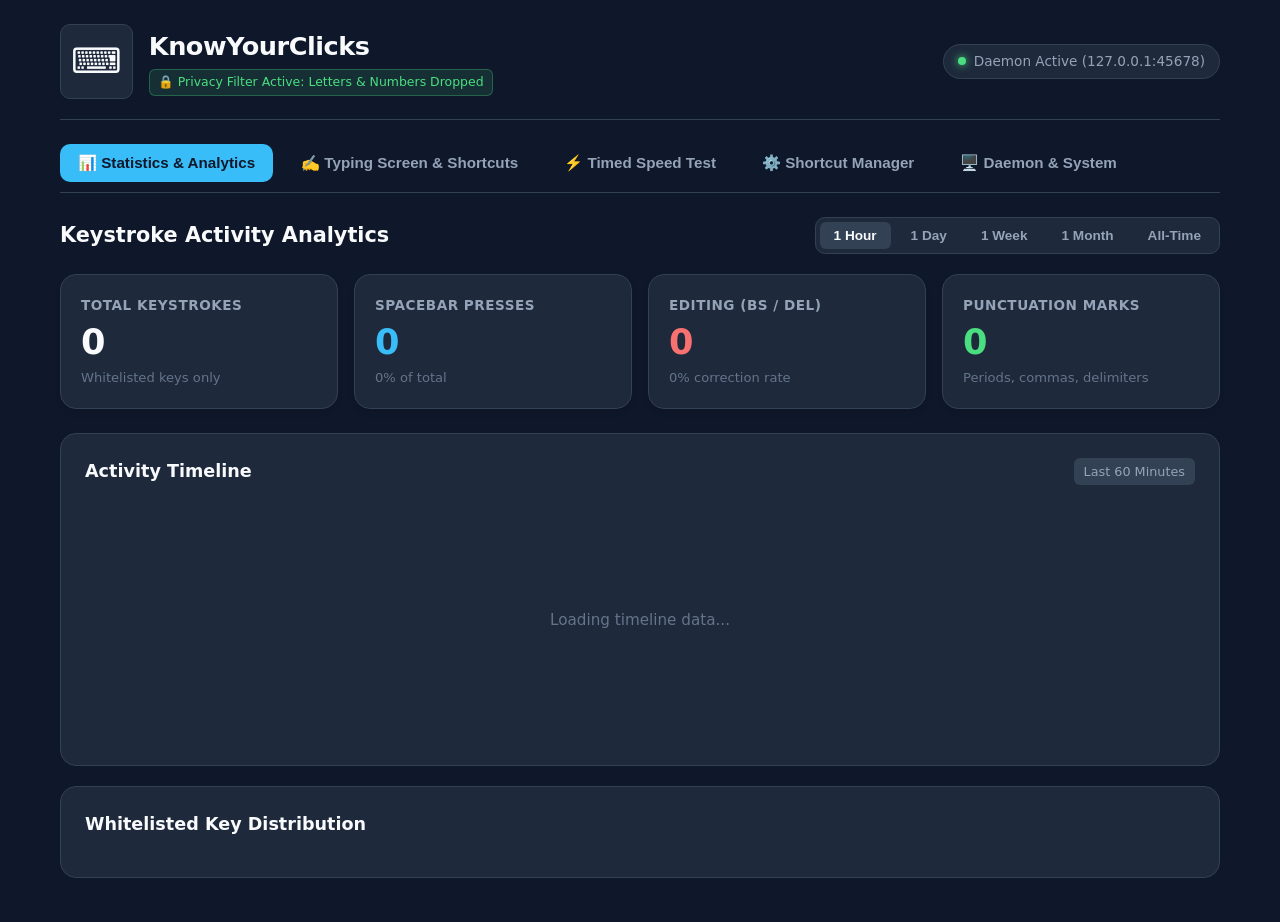
==== linux/src/web/index.html @ 90d1fefd "feat: initial commit for KnowYourClicks with Linux implementation, privacy filter, and platform plan" ====
<!DOCTYPE html>
<html lang="en">
<head>
    <meta charset="UTF-8">
    <meta name="viewport" content="width=device-width, initial-scale=1.0">
    <title>KnowYourClicks - Privacy-First Keystroke & Speed Analytics</title>
    <link rel="stylesheet" href="css/style.css">
</head>
<body>
    <div class="app-container">
        <!-- Header -->
        <header class="app-header">
            <div class="header-brand">
                <div class="brand-logo">⌨️</div>
                <div class="brand-info">
                    <h1>KnowYourClicks</h1>
                    <span class="privacy-badge">🔒 Privacy Filter Active: Letters & Numbers Dropped</span>
                </div>
            </div>
            <div class="header-status">
                <span class="status-indicator active" id="daemon-status-pill">
                    <span class="pulse-dot"></span> Daemon Active (127.0.0.1:45678)
                </span>
            </div>
        </header>

        <!-- Navigation Tabs -->
        <nav class="nav-tabs">
            <button class="nav-tab active" data-tab="tab-stats">📊 Statistics & Analytics</button>
            <button class="nav-tab" data-tab="tab-typing">✍️ Typing Screen & Shortcuts</button>
            <button class="nav-tab" data-tab="tab-speed">⚡ Timed Speed Test</button>
            <button class="nav-tab" data-tab="tab-shortcuts">⚙️ Shortcut Manager</button>
            <button class="nav-tab" data-tab="tab-system">🖥️ Daemon & System</button>
        </nav>

        <!-- Main Content Area -->
        <main class="main-content">
            <!-- TAB 1: STATISTICS -->
            <section id="tab-stats" class="tab-pane active">
                <div class="section-toolbar">
                    <h2>Keystroke Activity Analytics</h2>
                    <div class="timeframe-selector">
                        <button class="btn-timeframe active" data-timeframe="1h">1 Hour</button>
                        <button class="btn-timeframe" data-timeframe="1d">1 Day</button>
                        <button class="btn-timeframe" data-timeframe="1w">1 Week</button>
                        <button class="btn-timeframe" data-timeframe="1m">1 Month</button>
                        <button class="btn-timeframe" data-timeframe="all">All-Time</button>
                    </div>
                </div>

                <!-- Stats Metric Cards -->
                <div class="metrics-grid">
                    <div class="metric-card">
                        <div class="metric-title">Total Keystrokes</div>
                        <div class="metric-value" id="stat-total-keys">0</div>
                        <div class="metric-subtitle">Whitelisted keys only</div>
                    </div>
                    <div class="metric-card">
                        <div class="metric-title">Spacebar Presses</div>
                        <div class="metric-value highlight-blue" id="stat-spaces">0</div>
                        <div class="metric-subtitle" id="stat-spaces-percent">0% of total</div>
                    </div>
                    <div class="metric-card">
                        <div class="metric-title">Editing (BS / Del)</div>
                        <div class="metric-value highlight-red" id="stat-edits">0</div>
                        <div class="metric-subtitle" id="stat-correction-rate">0% correction rate</div>
                    </div>
                    <div class="metric-card">
                        <div class="metric-title">Punctuation Marks</div>
                        <div class="metric-value highlight-green" id="stat-punctuations">0</div>
                        <div class="metric-subtitle">Periods, commas, delimiters</div>
                    </div>
                </div>

                <!-- Timeline Chart Card -->
                <div class="card chart-card">
                    <div class="card-header">
                        <h3>Activity Timeline</h3>
                        <span class="card-tag" id="chart-timeframe-tag">Last 60 Minutes</span>
                    </div>
                    <div class="chart-container" id="timeline-chart-container">
                        <!-- SVG chart dynamically rendered via JS -->
                        <div class="empty-state">Loading timeline data...</div>
                    </div>
                </div>

                <!-- Key Distribution Breakdown -->
                <div class="card">
                    <div class="card-header">
                        <h3>Whitelisted Key Distribution</h3>
                    </div>
                    <div class="distribution-list" id="key-distribution-list">
                        <!-- Key bars rendered via JS -->
                    </div>
                </div>
            </section>

            <!-- TAB 2: TYPING SCREEN & SHORTCUT EXPANDER -->
            <section id="tab-typing" class="tab-pane">
                <div class="section-toolbar">
                    <h2>Interactive Typing Screen</h2>
                    <span class="badge-info">Shortcuts expand automatically when you press <strong>Space</strong></span>
                </div>

                <div class="typing-workspace">
                    <div class="typing-main">
                        <div class="typing-header">
                            <span class="live-counter">Words: <strong id="type-word-count">0</strong> | Chars: <strong id="type-char-count">0</strong> | Spaces: <strong id="type-space-count">0</strong></span>
                            <button class="btn btn-secondary btn-sm" id="btn-clear-typing">Clear Screen</button>
                        </div>
                        <textarea id="typing-area" class="typing-textarea" placeholder="Type here. For example, type 'idk' and press Space to test expansion..."></textarea>
                        <div class="expansion-alert" id="expansion-alert">
                            ✨ Expanded: <span id="alert-trigger">idk</span> ➔ <strong id="alert-replacement">i dont know</strong>
                        </div>
                    </div>

                    <div class="typing-sidebar">
                        <div class="card">
                            <h3>Active Shortcuts</h3>
                            <p class="text-muted">Type the abbreviation and press <kbd>Space</kbd>:</p>
                            <div class="shortcuts-cheat-sheet" id="shortcuts-cheat-sheet">
                                <!-- Populated dynamically -->
                            </div>
                        </div>
                    </div>
                </div>
            </section>

            <!-- TAB 3: TIMED SPEED TEST -->
            <section id="tab-speed" class="tab-pane">
                <div class="section-toolbar">
                    <h2>On-Demand Typing Speed Test</h2>
                    <p class="text-muted">Typing speed is counted only when explicitly triggered.</p>
                </div>

                <div class="speed-config-card card">
                    <div class="config-row">
                        <div class="config-group">
                            <label>1. Select Duration:</label>
                            <div class="timer-selector">
                                <button class="btn-timer active" data-duration="30">30s</button>
                                <button class="btn-timer" data-duration="60">60s</button>
                                <button class="btn-timer" data-duration="90">90s</button>
                                <button class="btn-timer" data-duration="120">120s</button>
                            </div>
                        </div>

                        <div class="config-group">
                            <label>2. Select Mode:</label>
                            <div class="mode-selector">
                                <label class="radio-label">
                                    <input type="radio" name="speed-mode" value="given_text" checked>
                                    <span>Try with Given Text (In-App)</span>
                                </label>
                                <label class="radio-label">
                                    <input type="radio" name="speed-mode" value="background">
                                    <span>Measure in Background (Passive)</span>
                                </label>
                            </div>
                        </div>
                    </div>

                    <div class="timer-action-bar">
                        <div class="countdown-display" id="speed-countdown">00:30</div>
                        <button class="btn btn-primary btn-lg" id="btn-speed-toggle">Start Speed Test</button>
                    </div>
                </div>

                <!-- Given Text Test Arena -->
                <div class="card test-arena hidden" id="given-text-arena">
                    <div class="prompt-box" id="test-prompt-text">
                        Loading sample prompt...
                    </div>
                    <textarea class="test-input" id="test-input-area" placeholder="Start typing the text above... Timer begins upon your first keystroke!" disabled></textarea>
                    <div class="live-stats-bar">
                        <span>Live WPM: <strong id="live-wpm">0.0</strong></span>
                        <span>Accuracy: <strong id="live-accuracy">100%</strong></span>
                        <span>Keys: <strong id="live-keys">0</strong></span>
                    </div>
                </div>

                <!-- Background Test Arena -->
                <div class="card test-arena hidden" id="background-arena">
                    <div class="bg-test-notice">
                        <h3>🎧 Background Speed Measurement Running</h3>
                        <p>Switch to any window (terminal, code editor, browser, chat). Your typing rhythm will be recorded using space and punctuation boundaries.</p>
                        <div class="progress-bar-container">
                            <div class="progress-bar-fill" id="bg-progress-fill"></div>
                        </div>
                        <p class="text-muted">A desktop notification will alert you when the timer completes.</p>
                    </div>
                </div>

                <!-- Recent Speed Tests History -->
                <div class="card">
                    <div class="card-header">
                        <h3>Recent Speed Test Results</h3>
                    </div>
                    <table class="data-table">
                        <thead>
                            <tr>
                                <th>Date/Time</th>
                                <th>Mode</th>
                                <th>Duration</th>
                                <th>WPM</th>
                                <th>CPM</th>
                                <th>Accuracy</th>
                                <th>Allowed Keys</th>
                            </tr>
                        </thead>
                        <tbody id="speed-history-tbody">
                            <!-- Populated dynamically -->
                        </tbody>
                    </table>
                </div>
            </section>

            <!-- TAB 4: SHORTCUT MANAGER -->
            <section id="tab-shortcuts" class="tab-pane">
                <div class="section-toolbar">
                    <h2>Shortcut Manager</h2>
                    <p class="text-muted">Create abbreviations that automatically expand upon pressing Space.</p>
                </div>

                <div class="card">
                    <h3>Add or Update Shortcut</h3>
                    <form id="form-add-shortcut" class="form-shortcut">
                        <div class="form-group">
                            <label for="input-shortcut">Shortcut Abbreviation</label>
                            <input type="text" id="input-shortcut" placeholder="e.g. idk" required>
                        </div>
                        <div class="form-group flex-2">
                            <label for="input-replacement">Expanded Replacement Text</label>
                            <input type="text" id="input-replacement" placeholder="e.g. i dont know" required>
                        </div>
                        <button type="submit" class="btn btn-primary">Save Shortcut</button>
                    </form>
                </div>

                <div class="card">
                    <h3>Configured Shortcuts</h3>
                    <table class="data-table">
                        <thead>
                            <tr>
                                <th>Trigger (on Space)</th>
                                <th>Expanded Text</th>
                                <th>Created</th>
                                <th>Action</th>
                            </tr>
                        </thead>
                        <tbody id="shortcuts-table-tbody">
                            <!-- Populated dynamically -->
                        </tbody>
                    </table>
                </div>
            </section>

            <!-- TAB 5: DAEMON & SYSTEM -->
            <section id="tab-system" class="tab-pane">
                <div class="section-toolbar">
                    <h2>Background Daemon & Linux System Integration</h2>
                </div>

                <div class="card">
                    <h3>Background Service Status</h3>
                    <div class="system-status-box" id="system-status-box">
                        Checking daemon...
                    </div>
                </div>

                <div class="card">
                    <h3>Hardware Key Listening (/dev/input)</h3>
                    <p>To enable system-wide background key listening without root, your user account should be added to the <code>input</code> group.</p>
                    <pre class="code-block">sudo usermod -aG input $USER</pre>
                    <p class="text-muted">Note: After running this command, log out and log back in for changes to apply.</p>
                </div>

                <div class="card">
                    <h3>Systemd User Service (Autostart on Boot)</h3>
                    <p>To keep the background service running even when all application windows are closed:</p>
                    <pre class="code-block">./install_service.sh</pre>
                    <p>Or manually via systemd:</p>
                    <pre class="code-block">systemctl --user enable knowyourclicks.service
systemctl --user start knowyourclicks.service</pre>
                </div>
            </section>
        </main>
    </div>

    <!-- Speed Test Completion Modal -->
    <div class="modal-backdrop hidden" id="modal-result">
        <div class="modal-content">
            <h2 id="modal-title">🎉 Speed Test Completed!</h2>
            <div class="modal-body">
                <div class="result-hero">
                    <div class="result-wpm-box">
                        <span class="wpm-number" id="result-wpm">0.0</span>
                        <span class="wpm-label">Words Per Minute</span>
                    </div>
                </div>
                <div class="result-stats-grid">
                    <div>Accuracy: <strong id="result-accuracy">--</strong></div>
                    <div>Duration: <strong id="result-duration">30s</strong></div>
                    <div>Spaces Counted: <strong id="result-spaces">0</strong></div>
                    <div>Corrections (BS): <strong id="result-edits">0</strong></div>
                </div>
            </div>
            <div class="modal-footer">
                <button class="btn btn-primary" id="btn-close-modal">Done</button>
            </div>
        </div>
    </div>

    <script src="js/app.js"></script>
</body>
</html>
---- linux/src/web/css/style.css ----
/* KnowYourClicks Modern Dark Theme */
:root {
    --bg-primary: #0f172a;
    --bg-secondary: #1e293b;
    --bg-card: #1e293b;
    --bg-input: #0f172a;
    --border-color: #334155;
    --text-primary: #f8fafc;
    --text-secondary: #94a3b8;
    --text-muted: #64748b;
    
    --accent-blue: #38bdf8;
    --accent-blue-hover: #0284c7;
    --accent-green: #4ade80;
    --accent-red: #f87171;
    --accent-purple: #c084fc;
    --accent-amber: #fbbf24;
    
    --radius-sm: 6px;
    --radius-md: 10px;
    --radius-lg: 16px;
    --font-mono: ui-monospace, SFMono-Regular, Menlo, Monaco, Consolas, monospace;
    --font-sans: system-ui, -apple-system, BlinkMacSystemFont, "Segoe UI", Roboto, sans-serif;
}

* {
    box-sizing: border-box;
    margin: 0;
    padding: 0;
}

body {
    background-color: var(--bg-primary);
    color: var(--text-primary);
    font-family: var(--font-sans);
    line-height: 1.5;
    min-height: 100vh;
}

.app-container {
    max-width: 1200px;
    margin: 0 auto;
    padding: 24px 20px;
}

/* Header */
.app-header {
    display: flex;
    justify-content: space-between;
    align-items: center;
    padding-bottom: 20px;
    border-bottom: 1px solid var(--border-color);
    margin-bottom: 24px;
}

.header-brand {
    display: flex;
    align-items: center;
    gap: 16px;
}

.brand-logo {
    font-size: 2.2rem;
    background: #1e293b;
    padding: 10px;
    border-radius: var(--radius-md);
    border: 1px solid var(--border-color);
}

.brand-info h1 {
    font-size: 1.6rem;
    font-weight: 700;
    letter-spacing: -0.5px;
    color: var(--text-primary);
}

.privacy-badge {
    display: inline-block;
    background: rgba(74, 222, 128, 0.12);
    color: var(--accent-green);
    border: 1px solid rgba(74, 222, 128, 0.3);
    font-size: 0.78rem;
    font-weight: 500;
    padding: 3px 8px;
    border-radius: var(--radius-sm);
    margin-top: 4px;
}

.status-indicator {
    display: inline-flex;
    align-items: center;
    gap: 8px;
    font-size: 0.85rem;
    color: var(--text-secondary);
    background: var(--bg-secondary);
    padding: 6px 14px;
    border-radius: 9999px;
    border: 1px solid var(--border-color);
}

.pulse-dot {
    width: 8px;
    height: 8px;
    background-color: var(--accent-green);
    border-radius: 50%;
    box-shadow: 0 0 8px var(--accent-green);
}

/* Navigation Tabs */
.nav-tabs {
    display: flex;
    gap: 10px;
    margin-bottom: 24px;
    border-bottom: 1px solid var(--border-color);
    padding-bottom: 10px;
    overflow-x: auto;
}

.nav-tab {
    background: transparent;
    border: none;
    color: var(--text-secondary);
    font-size: 0.95rem;
    font-weight: 600;
    padding: 10px 18px;
    border-radius: var(--radius-md);
    cursor: pointer;
    transition: all 0.2s ease;
    white-space: nowrap;
}

.nav-tab:hover {
    background: var(--bg-secondary);
    color: var(--text-primary);
}

.nav-tab.active {
    background: var(--accent-blue);
    color: #0f172a;
}

/* Tab Panes */
.tab-pane {
    display: none;
}

.tab-pane.active {
    display: block;
    animation: fadeIn 0.2s ease;
}

@keyframes fadeIn {
    from { opacity: 0; transform: translateY(4px); }
    to { opacity: 1; transform: translateY(0); }
}

/* Section Toolbars */
.section-toolbar {
    display: flex;
    justify-content: space-between;
    align-items: center;
    margin-bottom: 20px;
    flex-wrap: wrap;
    gap: 12px;
}

.section-toolbar h2 {
    font-size: 1.3rem;
    font-weight: 600;
}

.timeframe-selector {
    display: flex;
    gap: 6px;
    background: var(--bg-secondary);
    padding: 4px;
    border-radius: var(--radius-md);
    border: 1px solid var(--border-color);
}

.btn-timeframe {
    background: transparent;
    border: none;
    color: var(--text-secondary);
    font-size: 0.85rem;
    font-weight: 600;
    padding: 6px 14px;
    border-radius: var(--radius-sm);
    cursor: pointer;
    transition: all 0.2s;
}

.btn-timeframe:hover {
    color: var(--text-primary);
}

.btn-timeframe.active {
    background: #334155;
    color: var(--text-primary);
}

/* Metric Cards Grid */
.metrics-grid {
    display: grid;
    grid-template-columns: repeat(auto-fit, minmax(220px, 1fr));
    gap: 16px;
    margin-bottom: 24px;
}

.metric-card {
    background: var(--bg-card);
    border: 1px solid var(--border-color);
    border-radius: var(--radius-lg);
    padding: 20px;
    box-shadow: 0 4px 6px -1px rgba(0, 0, 0, 0.1);
}

.metric-title {
    font-size: 0.85rem;
    font-weight: 600;
    text-transform: uppercase;
    letter-spacing: 0.5px;
    color: var(--text-secondary);
    margin-bottom: 8px;
}

.metric-value {
    font-size: 2.2rem;
    font-weight: 800;
    line-height: 1.1;
    margin-bottom: 6px;
}

.highlight-blue { color: var(--accent-blue); }
.highlight-red { color: var(--accent-red); }
.highlight-green { color: var(--accent-green); }

.metric-subtitle {
    font-size: 0.82rem;
    color: var(--text-muted);
}

/* Cards */
.card {
    background: var(--bg-card);
    border: 1px solid var(--border-color);
    border-radius: var(--radius-lg);
    padding: 24px;
    margin-bottom: 20px;
}

.card-header {
    display: flex;
    justify-content: space-between;
    align-items: center;
    margin-bottom: 16px;
}

.card-header h3 {
    font-size: 1.1rem;
    font-weight: 600;
}

.card-tag {
    font-size: 0.8rem;
    background: #334155;
    color: var(--text-secondary);
    padding: 4px 10px;
    border-radius: var(--radius-sm);
}

/* Charts */
.chart-container {
    height: 240px;
    display: flex;
    align-items: center;
    justify-content: center;
    width: 100%;
}

.empty-state {
    color: var(--text-muted);
    font-size: 0.95rem;
}

/* Key Distribution Bars */
.distribution-list {
    display: flex;
    flex-direction: column;
    gap: 12px;
}

.dist-row {
    display: flex;
    align-items: center;
    gap: 14px;
    font-size: 0.9rem;
}

.dist-name {
    width: 120px;
    font-weight: 500;
    color: var(--text-primary);
}

.dist-bar-bg {
    flex: 1;
    background: #0f172a;
    height: 10px;
    border-radius: 9999px;
    overflow: hidden;
}

.dist-bar-fill {
    height: 100%;
    background: var(--accent-blue);
    border-radius: 9999px;
    transition: width 0.4s ease;
}

.dist-count {
    width: 70px;
    text-align: right;
    font-weight: 600;
    color: var(--text-secondary);
}

/* Typing Screen Tab */
.typing-workspace {
    display: grid;
    grid-template-columns: 2fr 1fr;
    gap: 20px;
}

@media (max-width: 850px) {
    .typing-workspace {
        grid-template-columns: 1fr;
    }
}

.typing-main {
    display: flex;
    flex-direction: column;
    gap: 12px;
}

.typing-header {
    display: flex;
    justify-content: space-between;
    align-items: center;
}

.live-counter {
    font-size: 0.88rem;
    color: var(--text-secondary);
}

.typing-textarea {
    width: 100%;
    height: 280px;
    background: var(--bg-input);
    border: 1px solid var(--border-color);
    border-radius: var(--radius-md);
    color: var(--text-primary);
    font-family: var(--font-mono);
    font-size: 1.05rem;
    padding: 16px;
    resize: vertical;
    outline: none;
    line-height: 1.6;
}

.typing-textarea:focus {
    border-color: var(--accent-blue);
    box-shadow: 0 0 0 2px rgba(56, 189, 248, 0.2);
}

.expansion-alert {
    display: none;
    background: rgba(56, 189, 248, 0.15);
    border: 1px solid rgba(56, 189, 248, 0.4);
    color: var(--accent-blue);
    padding: 10px 14px;
    border-radius: var(--radius-md);
    font-size: 0.9rem;
    animation: fadeIn 0.2s ease;
}

.shortcuts-cheat-sheet {
    display: flex;
    flex-direction: column;
    gap: 8px;
    margin-top: 12px;
    max-height: 240px;
    overflow-y: auto;
}

.cheat-item {
    display: flex;
    justify-content: space-between;
    align-items: center;
    background: var(--bg-input);
    padding: 8px 12px;
    border-radius: var(--radius-sm);
    font-size: 0.88rem;
    border: 1px solid var(--border-color);
}

.cheat-trigger {
    color: var(--accent-blue);
    font-weight: 700;
    font-family: var(--font-mono);
}

.cheat-arrow {
    color: var(--text-muted);
}

.cheat-rep {
    color: var(--text-secondary);
}

/* Speed Test Tab */
.speed-config-card {
    display: flex;
    flex-direction: column;
    gap: 20px;
}

.config-row {
    display: flex;
    gap: 40px;
    flex-wrap: wrap;
}

.config-group label {
    display: block;
    font-size: 0.9rem;
    font-weight: 600;
    margin-bottom: 10px;
    color: var(--text-secondary);
}

.timer-selector {
    display: flex;
    gap: 8px;
}

.btn-timer {
    background: #0f172a;
    border: 1px solid var(--border-color);
    color: var(--text-secondary);
    padding: 8px 18px;
    border-radius: var(--radius-md);
    font-weight: 700;
    cursor: pointer;
    transition: all 0.2s;
}

.btn-timer.active {
    background: var(--accent-blue);
    color: #0f172a;
    border-color: var(--accent-blue);
}

.mode-selector {
    display: flex;
    flex-direction: column;
    gap: 8px;
}

.radio-label {
    display: flex;
    align-items: center;
    gap: 10px;
    cursor: pointer;
    font-size: 0.92rem;
}

.timer-action-bar {
    display: flex;
    align-items: center;
    gap: 24px;
    border-top: 1px solid var(--border-color);
    padding-top: 20px;
}

.countdown-display {
    font-family: var(--font-mono);
    font-size: 2.8rem;
    font-weight: 800;
    color: var(--accent-blue);
    letter-spacing: 2px;
}

.test-arena {
    margin-top: 20px;
}

.prompt-box {
    background: var(--bg-input);
    padding: 18px;
    border-radius: var(--radius-md);
    font-size: 1.15rem;
    line-height: 1.7;
    margin-bottom: 16px;
    border: 1px solid var(--border-color);
    user-select: none;
}

.test-input {
    width: 100%;
    height: 120px;
    background: var(--bg-input);
    border: 1px solid var(--border-color);
    border-radius: var(--radius-md);
    color: var(--text-primary);
    font-family: var(--font-sans);
    font-size: 1.1rem;
    padding: 14px;
    outline: none;
}

.live-stats-bar {
    display: flex;
    gap: 30px;
    margin-top: 12px;
    font-size: 1rem;
    color: var(--text-secondary);
}

.bg-test-notice {
    text-align: center;
    padding: 24px 10px;
}

.bg-test-notice h3 {
    color: var(--accent-blue);
    margin-bottom: 8px;
}

.progress-bar-container {
    width: 100%;
    max-width: 400px;
    margin: 20px auto;
    height: 12px;
    background: #0f172a;
    border-radius: 9999px;
    overflow: hidden;
}

.progress-bar-fill {
    width: 0%;
    height: 100%;
    background: var(--accent-blue);
    transition: width 0.5s linear;
}

/* Data Tables */
.data-table {
    width: 100%;
    border-collapse: collapse;
    font-size: 0.92rem;
    margin-top: 12px;
}

.data-table th, .data-table td {
    padding: 12px 14px;
    text-align: left;
    border-bottom: 1px solid var(--border-color);
}

.data-table th {
    color: var(--text-secondary);
    font-weight: 600;
    background: #192233;
}

.data-table tr:hover {
    background: rgba(255, 255, 255, 0.02);
}

/* Forms */
.form-shortcut {
    display: flex;
    gap: 16px;
    flex-wrap: wrap;
    margin-top: 14px;
}

.form-group {
    display: flex;
    flex-direction: column;
    gap: 6px;
    flex: 1;
    min-width: 180px;
}

.flex-2 { flex: 2; }

.form-group label {
    font-size: 0.85rem;
    font-weight: 600;
    color: var(--text-secondary);
}

.form-group input {
    background: var(--bg-input);
    border: 1px solid var(--border-color);
    padding: 10px 14px;
    border-radius: var(--radius-sm);
    color: var(--text-primary);
    font-size: 0.95rem;
    outline: none;
}

.form-group input:focus {
    border-color: var(--accent-blue);
}

/* Buttons */
.btn {
    border: none;
    border-radius: var(--radius-md);
    font-weight: 600;
    cursor: pointer;
    transition: all 0.2s;
    display: inline-flex;
    align-items: center;
    justify-content: center;
    gap: 8px;
}

.btn-primary {
    background: var(--accent-blue);
    color: #0f172a;
    padding: 10px 20px;
}

.btn-primary:hover {
    background: var(--accent-blue-hover);
}

.btn-secondary {
    background: #334155;
    color: var(--text-primary);
    padding: 8px 16px;
}

.btn-secondary:hover {
    background: #475569;
}

.btn-danger {
    background: rgba(248, 113, 113, 0.15);
    color: var(--accent-red);
    border: 1px solid rgba(248, 113, 113, 0.3);
    padding: 4px 10px;
    font-size: 0.8rem;
    border-radius: var(--radius-sm);
}

.btn-danger:hover {
    background: var(--accent-red);
    color: #fff;
}

.btn-sm {
    padding: 6px 12px;
    font-size: 0.85rem;
}

.btn-lg {
    padding: 14px 28px;
    font-size: 1.05rem;
}

/* Modals */
.modal-backdrop {
    position: fixed;
    top: 0;
    left: 0;
    right: 0;
    bottom: 0;
    background: rgba(15, 23, 42, 0.8);
    display: flex;
    align-items: center;
    justify-content: center;
    z-index: 999;
}

.modal-content {
    background: var(--bg-card);
    border: 1px solid var(--border-color);
    border-radius: var(--radius-lg);
    width: 90%;
    max-width: 480px;
    padding: 28px;
    box-shadow: 0 20px 25px -5px rgba(0, 0, 0, 0.5);
    text-align: center;
}

.result-hero {
    margin: 20px 0;
}

.result-wpm-box {
    display: flex;
    flex-direction: column;
}

.wpm-number {
    font-size: 3.8rem;
    font-weight: 900;
    color: var(--accent-blue);
    line-height: 1;
}

.wpm-label {
    font-size: 0.95rem;
    color: var(--text-secondary);
    margin-top: 6px;
}

.result-stats-grid {
    display: grid;
    grid-template-columns: 1fr 1fr;
    gap: 12px;
    background: var(--bg-input);
    padding: 14px;
    border-radius: var(--radius-md);
    margin-bottom: 20px;
    font-size: 0.9rem;
    text-align: left;
}

.code-block {
    background: var(--bg-input);
    border: 1px solid var(--border-color);
    padding: 12px 16px;
    border-radius: var(--radius-md);
    font-family: var(--font-mono);
    font-size: 0.9rem;
    color: var(--accent-blue);
    margin: 10px 0;
    overflow-x: auto;
}

.badge-info {
    font-size: 0.85rem;
    color: var(--accent-blue);
    background: rgba(56, 189, 248, 0.1);
    padding: 4px 12px;
    border-radius: var(--radius-sm);
}

.hidden { display: none !important; }

kbd {
    background: #334155;
    color: #f8fafc;
    padding: 2px 6px;
    border-radius: 4px;
    font-size: 0.8rem;
    font-family: var(--font-mono);
    border: 1px solid #475569;
}
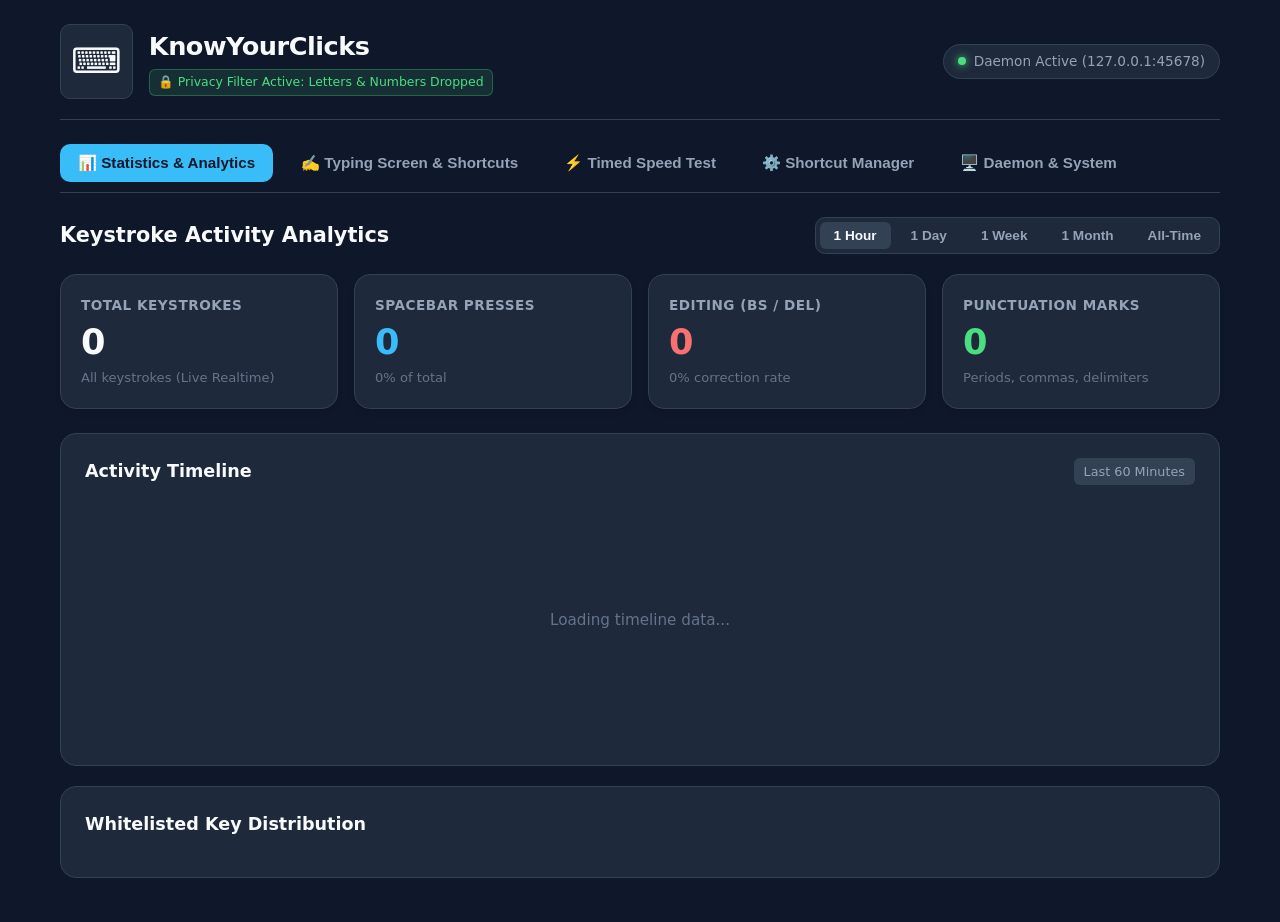
==== commit 14930440: "feat(linux): display total keystrokes in real-time, handle key repeats, and update tar.gz" ====
--- a/linux/src/web/index.html
+++ b/linux/src/web/index.html
@@ -53,7 +53,7 @@
                     <div class="metric-card">
                         <div class="metric-title">Total Keystrokes</div>
                         <div class="metric-value" id="stat-total-keys">0</div>
-                        <div class="metric-subtitle">Whitelisted keys only</div>
+                        <div class="metric-subtitle">All keystrokes (Live Realtime)</div>
                     </div>
                     <div class="metric-card">
                         <div class="metric-title">Spacebar Presses</div>
